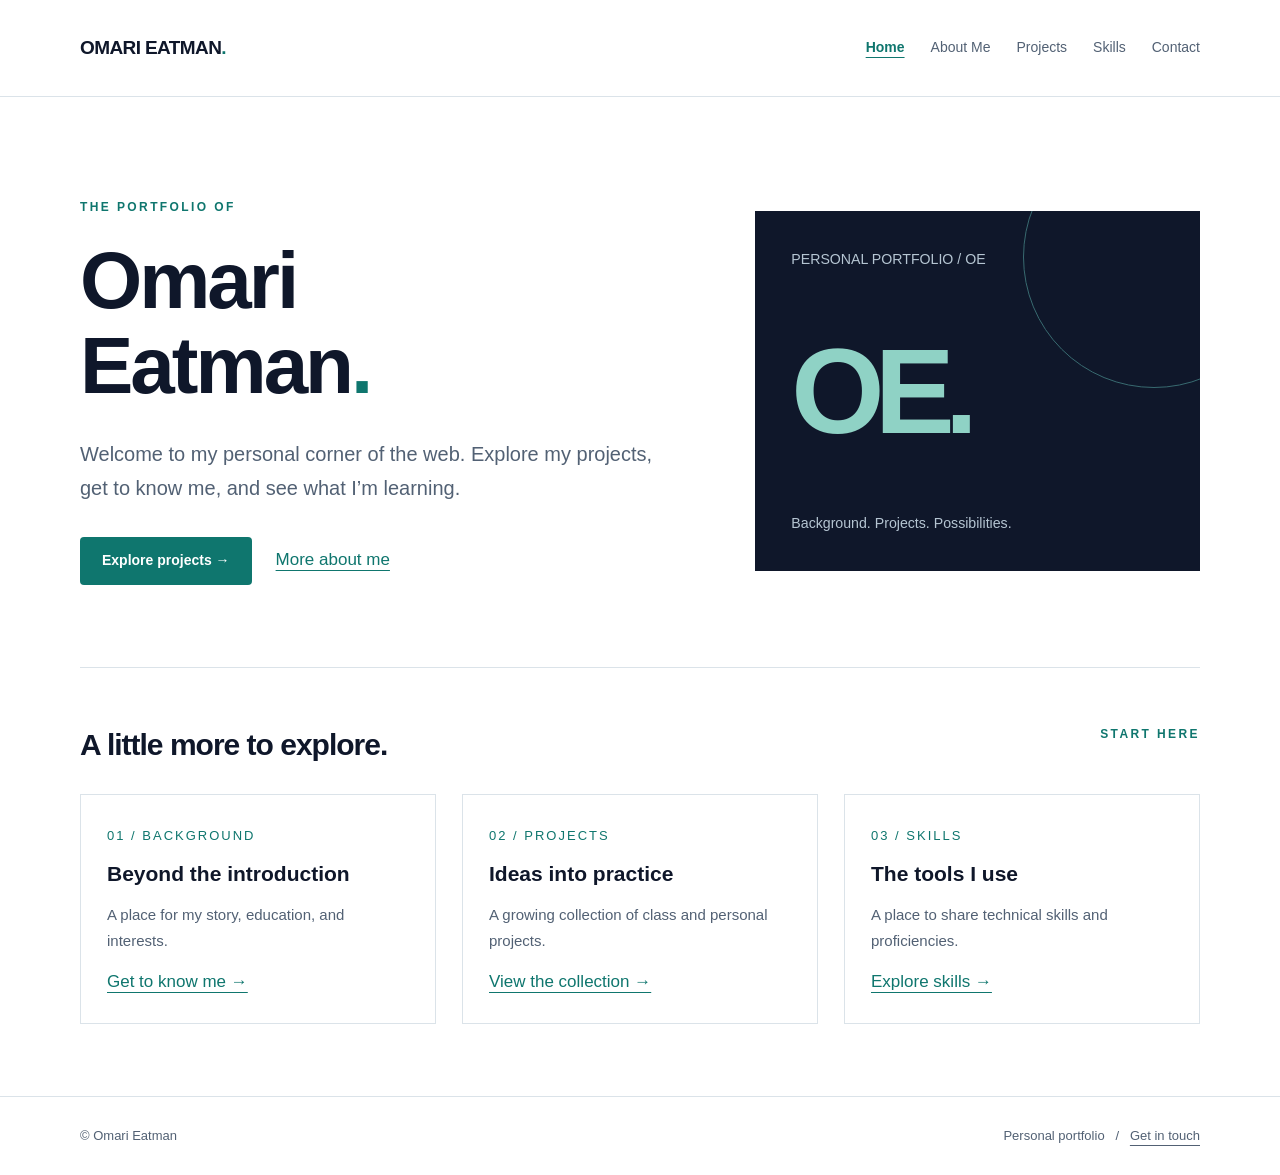
==== index.html @ aa89821f "Build five-page responsive personal portfolio" ====
﻿<!doctype html>
<html lang="en">
<head>
<meta charset="utf-8">
<meta name="viewport" content="width=device-width, initial-scale=1">
<meta name="description" content="Home — the personal portfolio of Omari Eatman.">
<title>Home | Omari Eatman</title>
<link rel="stylesheet" href="css/styles.css">
<script src="js/main.js" defer></script>
</head>
<body>
<a class="skip" href="#main">Skip to content</a>
<header><div class="wrap header-inner"><a class="brand" href="index.html">OMARI EATMAN<span>.</span></a><button class="menu-toggle" type="button" aria-controls="site-navigation" aria-expanded="true">Menu</button><nav id="site-navigation" aria-label="Main navigation"><a href='index.html' aria-current="page">Home</a><a href='about.html'>About Me</a><a href='projects.html'>Projects</a><a href='skills.html'>Skills</a><a href='contact.html'>Contact</a></nav></div></header>
<main class="wrap" id="main">
<section class="hero"><div><p class="eyebrow">The portfolio of</p><h1>Omari<br>Eatman<span style="color:var(--teal)">.</span></h1><p class="lead">Welcome to my personal corner of the web. Explore my projects, get to know me, and see what I’m learning.</p><div class="actions"><a class="button" href="projects.html">Explore projects &rarr;</a><a href="about.html">More about me</a></div></div><div class="portrait" aria-label="Decorative initials for Omari Eatman"><small>PERSONAL PORTFOLIO / OE</small><span class="monogram" aria-hidden="true">OE.</span><small>Background. Projects. Possibilities.</small></div></section><section class="section"><div class="section-head"><h2>A little more to explore.</h2><span class="eyebrow">Start here</span></div><div class="grid"><article class="card"><span class="number">01 / BACKGROUND</span><h3>Beyond the introduction</h3><p>A place for my story, education, and interests.</p><a href="about.html">Get to know me &rarr;</a></article><article class="card"><span class="number">02 / PROJECTS</span><h3>Ideas into practice</h3><p>A growing collection of class and personal projects.</p><a href="projects.html">View the collection &rarr;</a></article><article class="card"><span class="number">03 / SKILLS</span><h3>The tools I use</h3><p>A place to share technical skills and proficiencies.</p><a href="skills.html">Explore skills &rarr;</a></article></div></section>
</main>
<footer><div class="wrap footer-inner"><span>&copy; Omari Eatman</span><span>Personal portfolio &nbsp; / &nbsp; <a href="contact.html">Get in touch</a></span></div></footer>
</body>
</html>
---- css/styles.css ----
:root{--ink:#0f172a;--teal:#0f766e;--paper:#fff;--soft:#f1f5f9;--muted:#526174;--line:#dbe3e9}*{box-sizing:border-box}body{margin:0;background:var(--paper);color:var(--ink);font:17px/1.7 Arial,Helvetica,sans-serif}a{color:var(--teal);text-underline-offset:5px}a:hover{text-decoration-thickness:2px}a:focus-visible,button:focus-visible{outline:3px solid #0f766e;outline-offset:5px}.wrap{width:min(1120px,calc(100% - 48px));margin:auto}.skip{position:absolute;left:20px;top:-80px;background:white;padding:10px;z-index:10}.skip:focus{top:10px}header{border-bottom:1px solid var(--line)}.header-inner{min-height:96px;display:flex;align-items:center;justify-content:space-between;gap:24px}.brand{font-size:19px;font-weight:700;color:var(--ink);text-decoration:none;letter-spacing:-.6px}.brand span{color:var(--teal)}nav{display:flex;gap:26px}nav a{font-size:14px;text-decoration:none;color:var(--muted)}nav a[aria-current]{color:var(--teal);font-weight:bold;text-decoration:underline}.menu-toggle{display:none;background:white;border:1px solid var(--line);border-radius:4px;padding:9px 14px;color:var(--ink);font:inherit}main{min-height:68vh}.hero{padding:100px 0 82px;display:grid;grid-template-columns:1.35fr 1fr;gap:75px;align-items:center}.eyebrow{text-transform:uppercase;font-size:12px;font-weight:700;letter-spacing:2.4px;color:var(--teal);margin:0 0 22px}h1{font-size:clamp(44px,6.5vw,80px);line-height:1.06;letter-spacing:-3px;margin:0 0 28px}h2{font-size:30px;line-height:1.2;letter-spacing:-1px}h3{font-size:21px;line-height:1.3}.lead{font-size:20px;color:var(--muted);max-width:620px}.actions{display:flex;gap:24px;align-items:center;flex-wrap:wrap;margin-top:32px}.button{display:inline-block;padding:12px 22px;background:var(--teal);color:white;text-decoration:none;border-radius:4px;font-size:14px;font-weight:bold}.button:hover{background:#115e59}.portrait{background:var(--ink);min-height:360px;position:relative;padding:36px;color:white;display:flex;flex-direction:column;justify-content:space-between;overflow:hidden}.portrait:before{content:"";position:absolute;width:260px;height:260px;border:1px solid #386a70;border-radius:50%;right:-85px;top:-85px}.monogram{font-size:120px;line-height:1;letter-spacing:-10px;font-weight:bold;color:#8fd2c5}.portrait small{color:#b5c5d2}.section{padding:56px 0 72px;border-top:1px solid var(--line)}.section-head{display:flex;align-items:center;justify-content:space-between;gap:20px;margin-bottom:28px}.section-head h2{margin:0}.grid{display:grid;grid-template-columns:repeat(3,1fr);gap:26px}.card{border:1px solid var(--line);padding:26px}.card h3{margin:10px 0}.card p{color:var(--muted);font-size:15px}.number{color:var(--teal);font:13px/1.5 Arial,sans-serif;letter-spacing:2px}.page-head{padding:72px 0 45px}.page-head h1{font-size:clamp(42px,6vw,64px)}.notice{font-size:14px;color:var(--muted);border-left:3px solid var(--teal);padding:10px 18px;background:var(--soft);margin:25px 0}.project{padding:0;overflow:hidden}.project img{width:100%;height:auto;display:block;border-bottom:1px solid var(--line)}.project-body{padding:24px}.tag{font-size:11px;text-transform:uppercase;letter-spacing:1.4px;color:var(--teal)}.rows{border-top:1px solid var(--line)}.row{display:grid;grid-template-columns:90px 1fr 1.3fr;gap:24px;padding:28px 0;border-bottom:1px solid var(--line)}.row h2{font-size:24px;margin:0}.row p{margin:0;color:var(--muted)}.contact-panel{background:var(--ink);color:white;padding:48px;max-width:800px;margin-bottom:70px}.contact-panel p{color:#cbd5e1}.contact-panel a{color:#a5e2d5}footer{border-top:1px solid var(--line);padding:28px 0;color:var(--muted);font-size:13px}.footer-inner{display:flex;justify-content:space-between;gap:20px}footer a{color:var(--muted)}@media(max-width:760px){.wrap{width:calc(100% - 36px)}.header-inner{min-height:80px;flex-wrap:wrap;padding:18px 0}.menu-toggle{display:block}nav{width:100%;flex-wrap:wrap;gap:15px 24px;padding:12px 0}nav[hidden]{display:none}.hero{grid-template-columns:1fr;padding:58px 0;gap:36px}h1{letter-spacing:-2px}.portrait{min-height:260px}.monogram{font-size:95px}.grid{grid-template-columns:1fr}.page-head{padding-top:50px}.row{grid-template-columns:35px 1fr}.row p{grid-column:2}.contact-panel{padding:28px}.section-head,.footer-inner{align-items:flex-start;flex-direction:column}.section{padding:40px 0}}
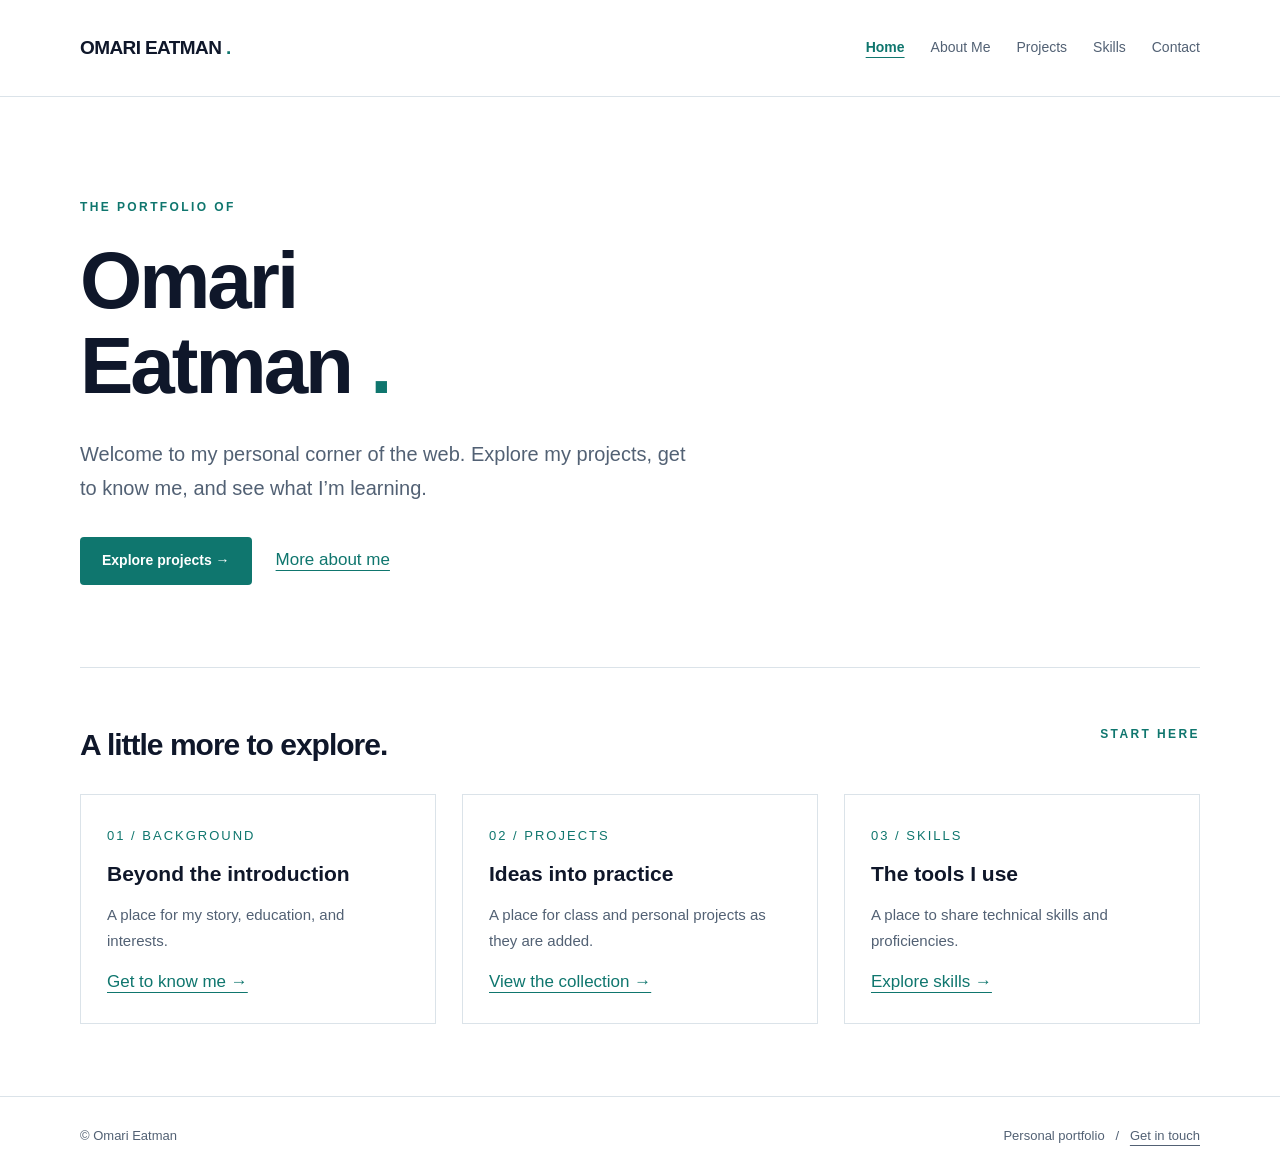
==== commit 08e01733: "Remove home initials panel and simplify hero layout" ====
--- a/index.html
+++ b/index.html
@@ -1,19 +1,144 @@
-﻿<!doctype html>
+<!doctype html>
 <html lang="en">
-<head>
-<meta charset="utf-8">
-<meta name="viewport" content="width=device-width, initial-scale=1">
-<meta name="description" content="Home — the personal portfolio of Omari Eatman.">
-<title>Home | Omari Eatman</title>
-<link rel="stylesheet" href="css/styles.css">
-<script src="js/main.js" defer></script>
-</head>
-<body>
-<a class="skip" href="#main">Skip to content</a>
-<header><div class="wrap header-inner"><a class="brand" href="index.html">OMARI EATMAN<span>.</span></a><button class="menu-toggle" type="button" aria-controls="site-navigation" aria-expanded="true">Menu</button><nav id="site-navigation" aria-label="Main navigation"><a href='index.html' aria-current="page">Home</a><a href='about.html'>About Me</a><a href='projects.html'>Projects</a><a href='skills.html'>Skills</a><a href='contact.html'>Contact</a></nav></div></header>
-<main class="wrap" id="main">
-<section class="hero"><div><p class="eyebrow">The portfolio of</p><h1>Omari<br>Eatman<span style="color:var(--teal)">.</span></h1><p class="lead">Welcome to my personal corner of the web. Explore my projects, get to know me, and see what I’m learning.</p><div class="actions"><a class="button" href="projects.html">Explore projects &rarr;</a><a href="about.html">More about me</a></div></div><div class="portrait" aria-label="Decorative initials for Omari Eatman"><small>PERSONAL PORTFOLIO / OE</small><span class="monogram" aria-hidden="true">OE.</span><small>Background. Projects. Possibilities.</small></div></section><section class="section"><div class="section-head"><h2>A little more to explore.</h2><span class="eyebrow">Start here</span></div><div class="grid"><article class="card"><span class="number">01 / BACKGROUND</span><h3>Beyond the introduction</h3><p>A place for my story, education, and interests.</p><a href="about.html">Get to know me &rarr;</a></article><article class="card"><span class="number">02 / PROJECTS</span><h3>Ideas into practice</h3><p>A growing collection of class and personal projects.</p><a href="projects.html">View the collection &rarr;</a></article><article class="card"><span class="number">03 / SKILLS</span><h3>The tools I use</h3><p>A place to share technical skills and proficiencies.</p><a href="skills.html">Explore skills &rarr;</a></article></div></section>
-</main>
-<footer><div class="wrap footer-inner"><span>&copy; Omari Eatman</span><span>Personal portfolio &nbsp; / &nbsp; <a href="contact.html">Get in touch</a></span></div></footer>
-</body>
+  <head>
+    <meta charset="utf-8">
+    <meta name="viewport" content="width=device-width, initial-scale=1">
+    <meta name="description" content="Home — the personal portfolio of Omari Eatman.">
+    <title>
+      Home | Omari Eatman
+    </title>
+    <link rel="stylesheet" href="css/styles.css">
+    <script src="js/main.js" defer>
+    </script>
+  </head>
+  <body>
+    <a class="skip" href="#main">
+      Skip to content
+    </a>
+    <header>
+      <div class="wrap header-inner">
+        <a class="brand" href="index.html">
+          OMARI EATMAN
+          <span>
+            .
+          </span>
+        </a>
+        <button class="menu-toggle" type="button" aria-controls="site-navigation" aria-expanded="true">
+          Menu
+        </button>
+        <nav id="site-navigation" aria-label="Main navigation">
+          <a href='index.html' aria-current="page">
+            Home
+          </a>
+          <a href='about.html'>
+            About Me
+          </a>
+          <a href='projects.html'>
+            Projects
+          </a>
+          <a href='skills.html'>
+            Skills
+          </a>
+          <a href='contact.html'>
+            Contact
+          </a>
+        </nav>
+      </div>
+    </header>
+    <main class="wrap" id="main">
+      <section class="hero">
+        <div>
+          <p class="eyebrow">
+            The portfolio of
+          </p>
+          <h1>
+            Omari
+            <br>
+            Eatman
+            <span class="accent">
+              .
+            </span>
+          </h1>
+          <p class="lead">
+            Welcome to my personal corner of the web. Explore my projects, get to know me, and see what I’m learning.
+          </p>
+          <div class="actions">
+            <a class="button" href="projects.html">
+              Explore projects &rarr;
+            </a>
+            <a href="about.html">
+              More about me
+            </a>
+          </div>
+        </div>
+      </section>
+      <section class="section">
+        <div class="section-head">
+          <h2>
+            A little more to explore.
+          </h2>
+          <span class="eyebrow">
+            Start here
+          </span>
+        </div>
+        <div class="grid">
+          <article class="card">
+            <span class="number">
+              01 / BACKGROUND
+            </span>
+            <h3>
+              Beyond the introduction
+            </h3>
+            <p>
+              A place for my story, education, and interests.
+            </p>
+            <a href="about.html">
+              Get to know me &rarr;
+            </a>
+          </article>
+          <article class="card">
+            <span class="number">
+              02 / PROJECTS
+            </span>
+            <h3>
+              Ideas into practice
+            </h3>
+            <p>
+              A place for class and personal projects as they are added.
+            </p>
+            <a href="projects.html">
+              View the collection &rarr;
+            </a>
+          </article>
+          <article class="card">
+            <span class="number">
+              03 / SKILLS
+            </span>
+            <h3>
+              The tools I use
+            </h3>
+            <p>
+              A place to share technical skills and proficiencies.
+            </p>
+            <a href="skills.html">
+              Explore skills &rarr;
+            </a>
+          </article>
+        </div>
+      </section>
+    </main>
+    <footer>
+      <div class="wrap footer-inner">
+        <span>
+          &copy; Omari Eatman
+        </span>
+        <span>
+          Personal portfolio &nbsp; / &nbsp;
+          <a href="contact.html">
+            Get in touch
+          </a>
+        </span>
+      </div>
+    </footer>
+  </body>
 </html>
--- a/css/styles.css
+++ b/css/styles.css
@@ -1 +1,315 @@
-:root{--ink:#0f172a;--teal:#0f766e;--paper:#fff;--soft:#f1f5f9;--muted:#526174;--line:#dbe3e9}*{box-sizing:border-box}body{margin:0;background:var(--paper);color:var(--ink);font:17px/1.7 Arial,Helvetica,sans-serif}a{color:var(--teal);text-underline-offset:5px}a:hover{text-decoration-thickness:2px}a:focus-visible,button:focus-visible{outline:3px solid #0f766e;outline-offset:5px}.wrap{width:min(1120px,calc(100% - 48px));margin:auto}.skip{position:absolute;left:20px;top:-80px;background:white;padding:10px;z-index:10}.skip:focus{top:10px}header{border-bottom:1px solid var(--line)}.header-inner{min-height:96px;display:flex;align-items:center;justify-content:space-between;gap:24px}.brand{font-size:19px;font-weight:700;color:var(--ink);text-decoration:none;letter-spacing:-.6px}.brand span{color:var(--teal)}nav{display:flex;gap:26px}nav a{font-size:14px;text-decoration:none;color:var(--muted)}nav a[aria-current]{color:var(--teal);font-weight:bold;text-decoration:underline}.menu-toggle{display:none;background:white;border:1px solid var(--line);border-radius:4px;padding:9px 14px;color:var(--ink);font:inherit}main{min-height:68vh}.hero{padding:100px 0 82px;display:grid;grid-template-columns:1.35fr 1fr;gap:75px;align-items:center}.eyebrow{text-transform:uppercase;font-size:12px;font-weight:700;letter-spacing:2.4px;color:var(--teal);margin:0 0 22px}h1{font-size:clamp(44px,6.5vw,80px);line-height:1.06;letter-spacing:-3px;margin:0 0 28px}h2{font-size:30px;line-height:1.2;letter-spacing:-1px}h3{font-size:21px;line-height:1.3}.lead{font-size:20px;color:var(--muted);max-width:620px}.actions{display:flex;gap:24px;align-items:center;flex-wrap:wrap;margin-top:32px}.button{display:inline-block;padding:12px 22px;background:var(--teal);color:white;text-decoration:none;border-radius:4px;font-size:14px;font-weight:bold}.button:hover{background:#115e59}.portrait{background:var(--ink);min-height:360px;position:relative;padding:36px;color:white;display:flex;flex-direction:column;justify-content:space-between;overflow:hidden}.portrait:before{content:"";position:absolute;width:260px;height:260px;border:1px solid #386a70;border-radius:50%;right:-85px;top:-85px}.monogram{font-size:120px;line-height:1;letter-spacing:-10px;font-weight:bold;color:#8fd2c5}.portrait small{color:#b5c5d2}.section{padding:56px 0 72px;border-top:1px solid var(--line)}.section-head{display:flex;align-items:center;justify-content:space-between;gap:20px;margin-bottom:28px}.section-head h2{margin:0}.grid{display:grid;grid-template-columns:repeat(3,1fr);gap:26px}.card{border:1px solid var(--line);padding:26px}.card h3{margin:10px 0}.card p{color:var(--muted);font-size:15px}.number{color:var(--teal);font:13px/1.5 Arial,sans-serif;letter-spacing:2px}.page-head{padding:72px 0 45px}.page-head h1{font-size:clamp(42px,6vw,64px)}.notice{font-size:14px;color:var(--muted);border-left:3px solid var(--teal);padding:10px 18px;background:var(--soft);margin:25px 0}.project{padding:0;overflow:hidden}.project img{width:100%;height:auto;display:block;border-bottom:1px solid var(--line)}.project-body{padding:24px}.tag{font-size:11px;text-transform:uppercase;letter-spacing:1.4px;color:var(--teal)}.rows{border-top:1px solid var(--line)}.row{display:grid;grid-template-columns:90px 1fr 1.3fr;gap:24px;padding:28px 0;border-bottom:1px solid var(--line)}.row h2{font-size:24px;margin:0}.row p{margin:0;color:var(--muted)}.contact-panel{background:var(--ink);color:white;padding:48px;max-width:800px;margin-bottom:70px}.contact-panel p{color:#cbd5e1}.contact-panel a{color:#a5e2d5}footer{border-top:1px solid var(--line);padding:28px 0;color:var(--muted);font-size:13px}.footer-inner{display:flex;justify-content:space-between;gap:20px}footer a{color:var(--muted)}@media(max-width:760px){.wrap{width:calc(100% - 36px)}.header-inner{min-height:80px;flex-wrap:wrap;padding:18px 0}.menu-toggle{display:block}nav{width:100%;flex-wrap:wrap;gap:15px 24px;padding:12px 0}nav[hidden]{display:none}.hero{grid-template-columns:1fr;padding:58px 0;gap:36px}h1{letter-spacing:-2px}.portrait{min-height:260px}.monogram{font-size:95px}.grid{grid-template-columns:1fr}.page-head{padding-top:50px}.row{grid-template-columns:35px 1fr}.row p{grid-column:2}.contact-panel{padding:28px}.section-head,.footer-inner{align-items:flex-start;flex-direction:column}.section{padding:40px 0}}
+:root{
+  --ink:#0f172a;
+  --teal:#0f766e;
+  --paper:#fff;
+  --soft:#f1f5f9;
+  --muted:#526174;
+  --line:#dbe3e9
+}
+*{
+  box-sizing:border-box
+}
+body{
+  margin:0;
+  background:var(--paper);
+  color:var(--ink);
+  font:17px/1.7 Arial,Helvetica,sans-serif
+}
+a{
+  color:var(--teal);
+  text-underline-offset:5px
+}
+a:hover{
+  text-decoration-thickness:2px
+}
+a:focus-visible,button:focus-visible{
+  outline:3px solid #0f766e;
+  outline-offset:5px
+}
+.wrap{
+  width:min(1120px,calc(100% - 48px));
+  margin:auto
+}
+.skip{
+  position:absolute;
+  left:20px;
+  top:-80px;
+  background:white;
+  padding:10px;
+  z-index:10
+}
+.skip:focus{
+  top:10px
+}
+header{
+  border-bottom:1px solid var(--line)
+}
+.header-inner{
+  min-height:96px;
+  display:flex;
+  align-items:center;
+  justify-content:space-between;
+  gap:24px
+}
+.brand{
+  font-size:19px;
+  font-weight:700;
+  color:var(--ink);
+  text-decoration:none;
+  letter-spacing:-.6px
+}
+.brand span,.accent{
+  color:var(--teal)
+}
+nav{
+  display:flex;
+  gap:26px
+}
+nav a{
+  font-size:14px;
+  text-decoration:none;
+  color:var(--muted)
+}
+nav a[aria-current]{
+  color:var(--teal);
+  font-weight:bold;
+  text-decoration:underline
+}
+.menu-toggle{
+  display:none;
+  background:white;
+  border:1px solid var(--line);
+  border-radius:4px;
+  padding:9px 14px;
+  color:var(--ink);
+  font:inherit
+}
+main{
+  min-height:68vh
+}
+.hero{
+  padding:100px 0 82px;
+  display:grid;
+  grid-template-columns:1fr;
+  gap:75px;
+  align-items:center
+}
+.eyebrow{
+  text-transform:uppercase;
+  font-size:12px;
+  font-weight:700;
+  letter-spacing:2.4px;
+  color:var(--teal);
+  margin:0 0 22px
+}
+h1{
+  font-size:clamp(44px,6.5vw,80px);
+  line-height:1.06;
+  letter-spacing:-3px;
+  margin:0 0 28px
+}
+h2{
+  font-size:30px;
+  line-height:1.2;
+  letter-spacing:-1px
+}
+h3{
+  font-size:21px;
+  line-height:1.3
+}
+.lead{
+  font-size:20px;
+  color:var(--muted);
+  max-width:620px
+}
+.actions{
+  display:flex;
+  gap:24px;
+  align-items:center;
+  flex-wrap:wrap;
+  margin-top:32px
+}
+.button{
+  display:inline-block;
+  padding:12px 22px;
+  background:var(--teal);
+  color:white;
+  text-decoration:none;
+  border-radius:4px;
+  font-size:14px;
+  font-weight:bold
+}
+.button:hover{
+  background:#115e59
+}
+.section{
+  padding:56px 0 72px;
+  border-top:1px solid var(--line)
+}
+.section-head{
+  display:flex;
+  align-items:center;
+  justify-content:space-between;
+  gap:20px;
+  margin-bottom:28px
+}
+.section-head h2{
+  margin:0
+}
+.grid{
+  display:grid;
+  grid-template-columns:repeat(3,1fr);
+  gap:26px
+}
+.card{
+  border:1px solid var(--line);
+  padding:26px
+}
+.card h3{
+  margin:10px 0
+}
+.card p{
+  color:var(--muted);
+  font-size:15px
+}
+.number{
+  color:var(--teal);
+  font:13px/1.5 Arial,sans-serif;
+  letter-spacing:2px
+}
+.page-head{
+  padding:72px 0 45px
+}
+.page-head h1{
+  font-size:clamp(42px,6vw,64px)
+}
+.notice{
+  font-size:14px;
+  color:var(--muted);
+  border-left:3px solid var(--teal);
+  padding:10px 18px;
+  background:var(--soft);
+  margin:25px 0
+}
+.project{
+  padding:0;
+  overflow:hidden
+}
+.project img{
+  width:100%;
+  height:auto;
+  display:block;
+  border-bottom:1px solid var(--line)
+}
+.project-body{
+  padding:24px
+}
+.tag{
+  font-size:11px;
+  text-transform:uppercase;
+  letter-spacing:1.4px;
+  color:var(--teal)
+}
+.rows{
+  border-top:1px solid var(--line)
+}
+.row{
+  display:grid;
+  grid-template-columns:90px 1fr 1.3fr;
+  gap:24px;
+  padding:28px 0;
+  border-bottom:1px solid var(--line)
+}
+.row h2{
+  font-size:24px;
+  margin:0
+}
+.row p{
+  margin:0;
+  color:var(--muted)
+}
+.contact-panel{
+  background:var(--ink);
+  color:white;
+  padding:48px;
+  max-width:800px;
+  margin-bottom:70px
+}
+.contact-panel p{
+  color:#cbd5e1
+}
+.contact-panel a{
+  color:#a5e2d5
+}
+.contact-panel .eyebrow{
+  color:#a5e2d5
+}
+.contact-panel a:focus-visible{
+  outline-color:#a5e2d5
+}
+footer{
+  border-top:1px solid var(--line);
+  padding:28px 0;
+  color:var(--muted);
+  font-size:13px
+}
+.footer-inner{
+  display:flex;
+  justify-content:space-between;
+  gap:20px
+}
+footer a{
+  color:var(--muted)
+}
+@media(max-width:760px){
+  .wrap{
+    width:calc(100% - 36px)
+  }
+  .header-inner{
+    min-height:80px;
+    flex-wrap:wrap;
+    padding:18px 0
+  }
+  .menu-toggle{
+    display:block
+  }
+  nav{
+    width:100%;
+    flex-wrap:wrap;
+    gap:15px 24px;
+    padding:12px 0
+  }
+  nav[hidden]{
+    display:none
+  }
+  .hero{
+    grid-template-columns:1fr;
+    padding:58px 0;
+    gap:36px
+  }
+  h1{
+    letter-spacing:-2px
+  }
+  .grid{
+    grid-template-columns:1fr
+  }
+  .page-head{
+    padding-top:50px
+  }
+  .row{
+    grid-template-columns:35px 1fr
+  }
+  .row p{
+    grid-column:2
+  }
+  .contact-panel{
+    padding:28px
+  }
+  .section-head,.footer-inner{
+    align-items:flex-start;
+    flex-direction:column
+  }
+  .section{
+    padding:40px 0
+  }
+}
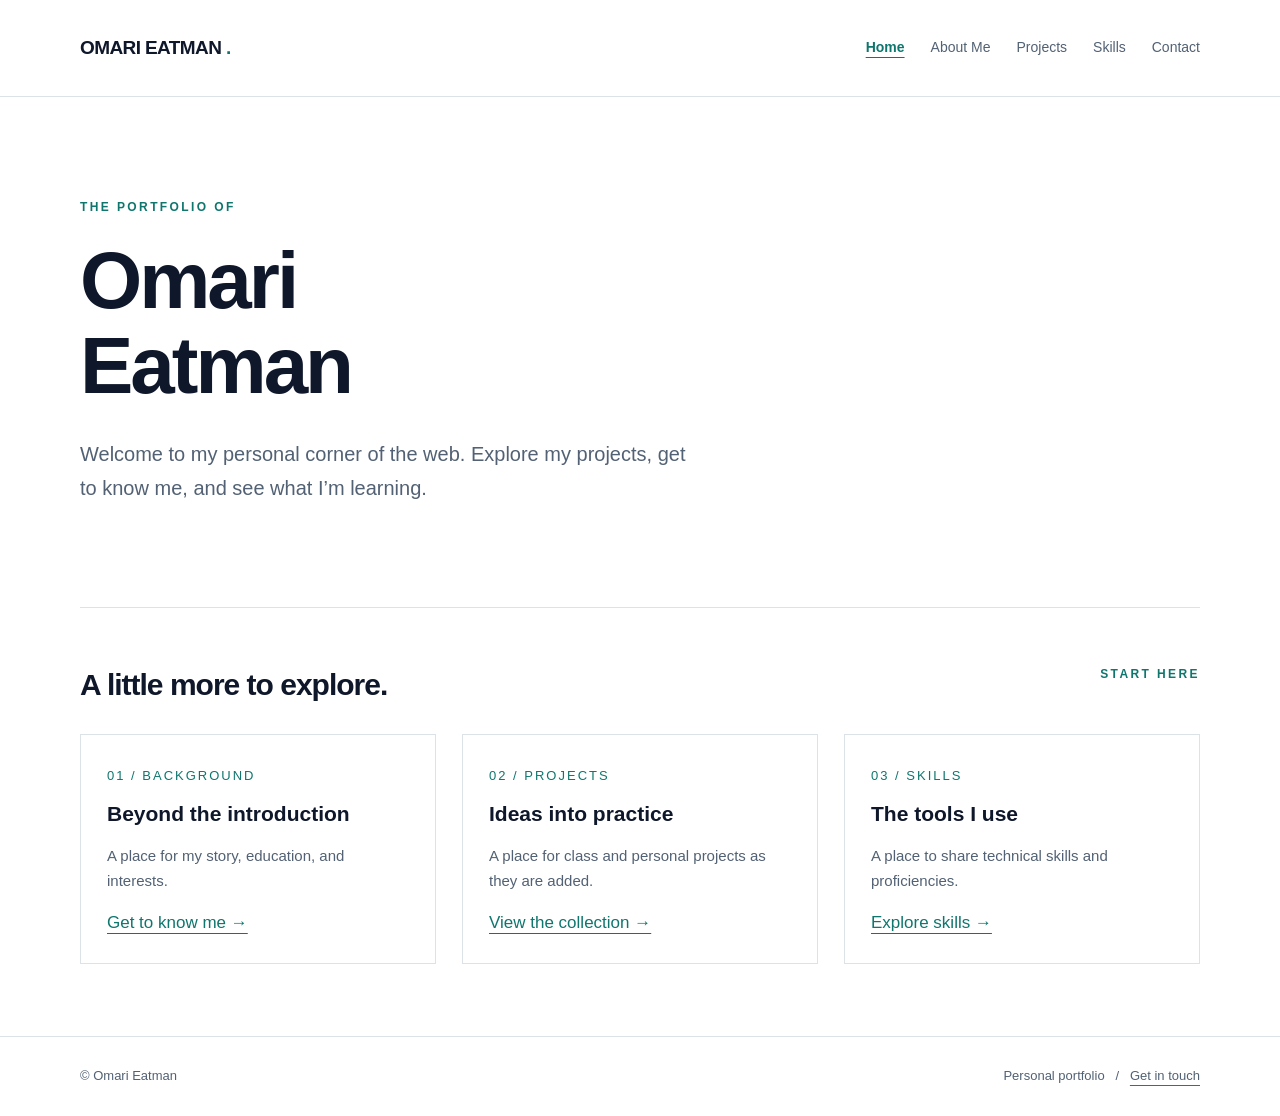
==== commit a5c947c7: "Simplify home heading and remove redundant intro links" ====
--- a/index.html
+++ b/index.html
@@ -55,21 +55,10 @@
             Omari
             <br>
             Eatman
-            <span class="accent">
-              .
-            </span>
           </h1>
           <p class="lead">
             Welcome to my personal corner of the web. Explore my projects, get to know me, and see what I’m learning.
           </p>
-          <div class="actions">
-            <a class="button" href="projects.html">
-              Explore projects &rarr;
-            </a>
-            <a href="about.html">
-              More about me
-            </a>
-          </div>
         </div>
       </section>
       <section class="section">
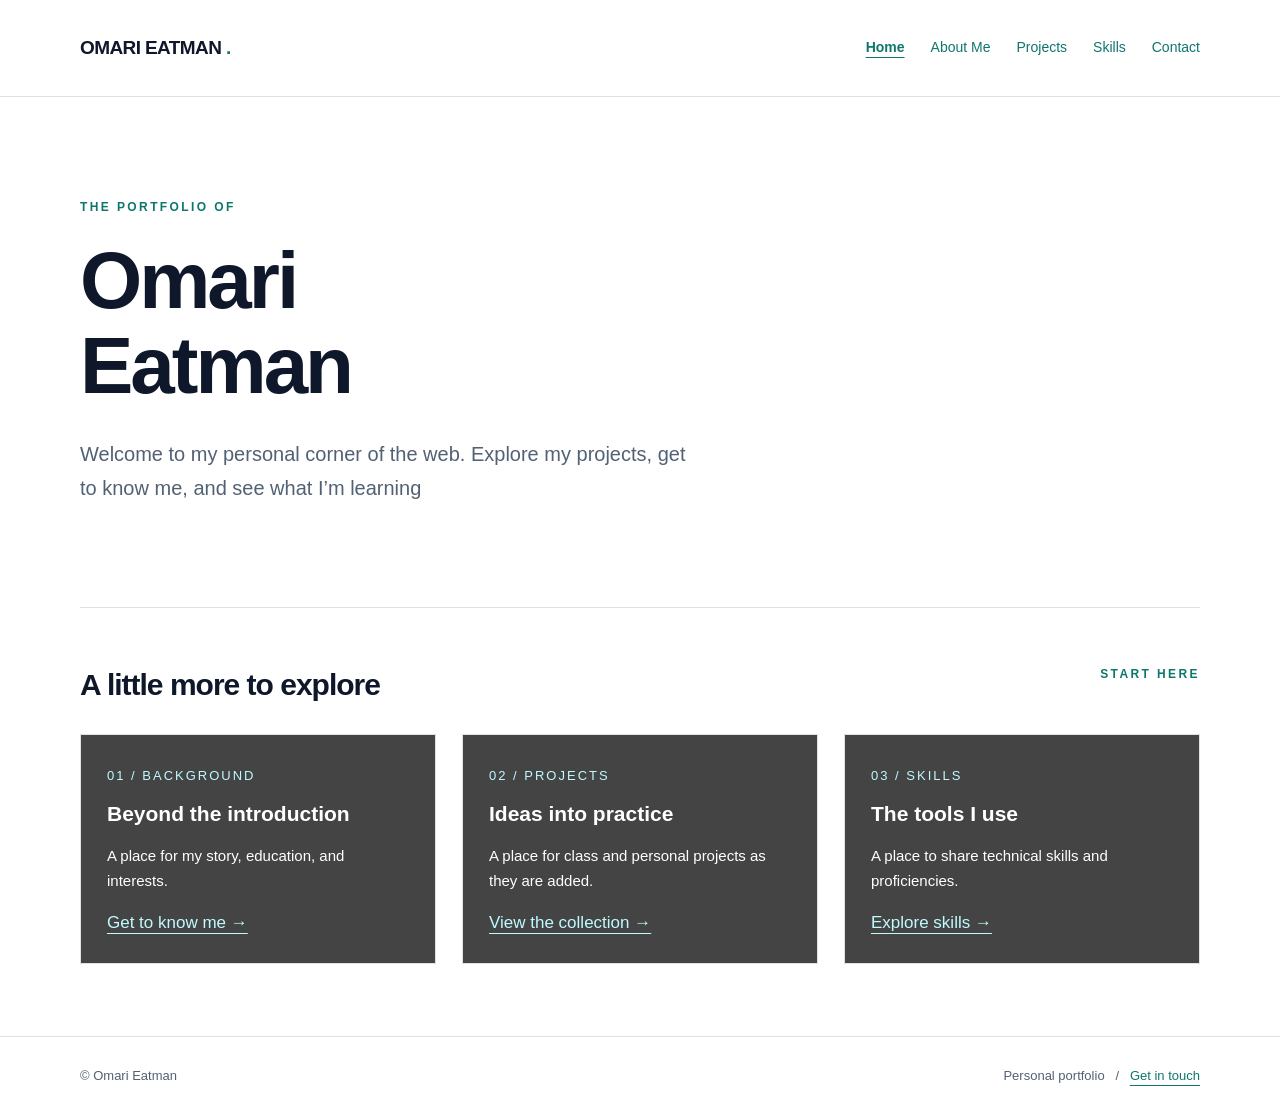
==== commit fe147bdb: "Remove trailing periods from home page text" ====
--- a/index.html
+++ b/index.html
@@ -25,6 +25,9 @@
         </a>
         <button class="menu-toggle" type="button" aria-controls="site-navigation" aria-expanded="true">
           Menu
+        </button>
+        <button class="theme-toggle" type="button" aria-pressed="false" hidden>
+          Dark mode
         </button>
         <nav id="site-navigation" aria-label="Main navigation">
           <a href='index.html' aria-current="page">
@@ -57,14 +60,14 @@
             Eatman
           </h1>
           <p class="lead">
-            Welcome to my personal corner of the web. Explore my projects, get to know me, and see what I’m learning.
+            Welcome to my personal corner of the web. Explore my projects, get to know me, and see what I’m learning
           </p>
         </div>
       </section>
       <section class="section">
         <div class="section-head">
           <h2>
-            A little more to explore.
+            A little more to explore
           </h2>
           <span class="eyebrow">
             Start here
--- a/css/styles.css
+++ b/css/styles.css
@@ -2,9 +2,12 @@
   --ink:#0f172a;
   --teal:#0f766e;
   --paper:#fff;
-  --soft:#f1f5f9;
+  --soft:#444444;
+  --surface-text:#ffffff;
+  --surface-accent:#bffaff;
   --muted:#526174;
-  --line:#dbe3e9
+  --line:#dbe3e9;
+  color-scheme:light
 }
 *{
   box-sizing:border-box
@@ -23,7 +26,7 @@
   text-decoration-thickness:2px
 }
 a:focus-visible,button:focus-visible{
-  outline:3px solid #0f766e;
+  outline:3px solid var(--teal);
   outline-offset:5px
 }
 .wrap{
@@ -34,7 +37,7 @@
   position:absolute;
   left:20px;
   top:-80px;
-  background:white;
+  background:var(--paper);
   padding:10px;
   z-index:10
 }
@@ -68,7 +71,7 @@
 nav a{
   font-size:14px;
   text-decoration:none;
-  color:var(--muted)
+  color:var(--teal)
 }
 nav a[aria-current]{
   color:var(--teal);
@@ -77,7 +80,7 @@
 }
 .menu-toggle{
   display:none;
-  background:white;
+  background:var(--paper);
   border:1px solid var(--line);
   border-radius:4px;
   padding:9px 14px;
@@ -119,7 +122,7 @@
 }
 .lead{
   font-size:20px;
-  color:var(--muted);
+  color:#526174;
   max-width:620px
 }
 .actions{
@@ -162,6 +165,8 @@
   gap:26px
 }
 .card{
+  background:var(--soft);
+  color:var(--surface-text);
   border:1px solid var(--line);
   padding:26px
 }
@@ -169,7 +174,7 @@
   margin:10px 0
 }
 .card p{
-  color:var(--muted);
+  color:var(--surface-text);
   font-size:15px
 }
 .number{
@@ -185,8 +190,8 @@
 }
 .notice{
   font-size:14px;
-  color:var(--muted);
-  border-left:3px solid var(--teal);
+  color:var(--surface-text);
+  border-left:3px solid var(--surface-accent);
   padding:10px 18px;
   background:var(--soft);
   margin:25px 0
@@ -214,10 +219,12 @@
   border-top:1px solid var(--line)
 }
 .row{
+  background:var(--soft);
+  color:var(--surface-text);
   display:grid;
   grid-template-columns:90px 1fr 1.3fr;
   gap:24px;
-  padding:28px 0;
+  padding:28px 20px;
   border-bottom:1px solid var(--line)
 }
 .row h2{
@@ -226,26 +233,32 @@
 }
 .row p{
   margin:0;
-  color:var(--muted)
+  color:var(--surface-text)
+}
+.card a,.card .number,.card .tag,.row .number{
+  color:var(--surface-accent)
+}
+.card a:focus-visible,.row a:focus-visible{
+  outline-color:var(--surface-accent)
 }
 .contact-panel{
-  background:var(--ink);
-  color:white;
+  background:var(--soft);
+  color:var(--surface-text);
   padding:48px;
   max-width:800px;
   margin-bottom:70px
 }
 .contact-panel p{
-  color:#cbd5e1
+  color:var(--surface-text)
 }
 .contact-panel a{
-  color:#a5e2d5
+  color:var(--surface-accent)
 }
 .contact-panel .eyebrow{
-  color:#a5e2d5
+  color:var(--surface-accent)
 }
 .contact-panel a:focus-visible{
-  outline-color:#a5e2d5
+  outline-color:var(--surface-accent)
 }
 footer{
   border-top:1px solid var(--line);
@@ -259,7 +272,7 @@
   gap:20px
 }
 footer a{
-  color:var(--muted)
+  color:var(--teal)
 }
 @media(max-width:760px){
   .wrap{
@@ -313,3 +326,37 @@
     padding:40px 0
   }
 }
+
+/* Dark mode uses the owner's alternate palette. */
+:root[data-theme="dark"] .lead {
+  color: #B2D4D4;
+}
+:root[data-theme="dark"] {
+  color-scheme: dark;
+  --ink: #44D4D4;
+  --paper: #000000;
+  --soft: #F1F5F9;
+  --surface-text: #0F172A;
+  --surface-accent: #0F766E;
+  --muted: #44D4D4;
+  --teal: #0F766E;
+  --line: #526174;
+}
+.theme-toggle {
+  background: var(--paper);
+  color: var(--ink);
+  border: 1px solid var(--ink);
+  border-radius: 4px;
+  padding: 9px 14px;
+  font: inherit;
+  font-size: 14px;
+  cursor: pointer;
+  white-space: nowrap;
+}
+.theme-toggle[hidden] {
+  display: none;
+}
+.header-inner {
+  flex-wrap: wrap;
+  padding-block: 18px;
+}
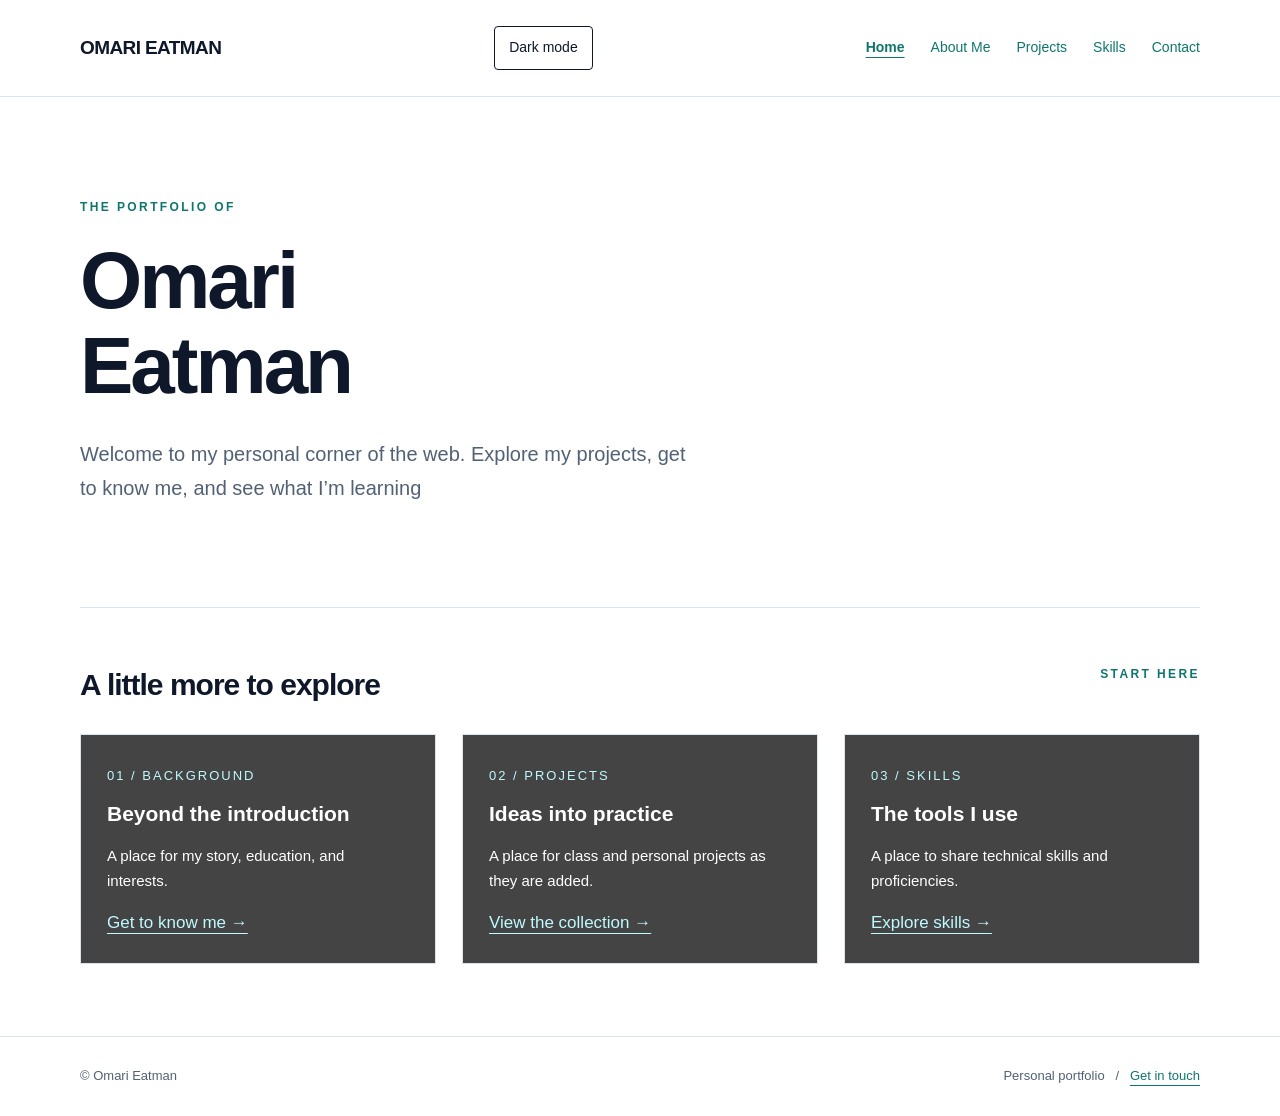
==== commit 5ad5f167: "Remove period from site name link on every page" ====
--- a/index.html
+++ b/index.html
@@ -19,9 +19,6 @@
       <div class="wrap header-inner">
         <a class="brand" href="index.html">
           OMARI EATMAN
-          <span>
-            .
-          </span>
         </a>
         <button class="menu-toggle" type="button" aria-controls="site-navigation" aria-expanded="true">
           Menu
--- a/css/styles.css
+++ b/css/styles.css
@@ -241,6 +241,50 @@
 .card a:focus-visible,.row a:focus-visible{
   outline-color:var(--surface-accent)
 }
+.accordion{
+  background:var(--soft);
+  color:var(--surface-text);
+  border-bottom:1px solid var(--line);
+}
+.accordion summary{
+  display:flex;
+  align-items:center;
+  gap:24px;
+  padding:24px 20px;
+  cursor:pointer;
+  list-style:none;
+}
+.accordion summary::-webkit-details-marker{
+  display:none;
+}
+.accordion summary::after{
+  content:"";
+  width:10px;
+  height:10px;
+  border-right:2px solid var(--surface-accent);
+  border-bottom:2px solid var(--surface-accent);
+  transform:rotate(-45deg);
+  margin-left:auto;
+  flex-shrink:0;
+}
+.accordion[open] summary::after{
+  transform:rotate(45deg);
+}
+.accordion summary:focus-visible{
+  outline:3px solid var(--surface-accent);
+  outline-offset:-4px;
+}
+.accordion h2{
+  margin:0;
+  font-size:clamp(18px,4vw,24px);
+}
+.accordion .number{
+  color:var(--surface-accent);
+}
+.accordion p{
+  margin:0;
+  padding:0 20px 28px;
+}
 .contact-panel{
   background:var(--soft);
   color:var(--surface-text);
@@ -259,6 +303,19 @@
 }
 .contact-panel a:focus-visible{
   outline-color:var(--surface-accent)
+}
+.contact-link{
+  display:inline-flex;
+  align-items:center;
+  gap:12px;
+  max-width:100%;
+}
+.contact-link img{
+  flex-shrink:0;
+}
+.contact-link span{
+  overflow-wrap:anywhere;
+  min-width:0;
 }
 footer{
   border-top:1px solid var(--line);
